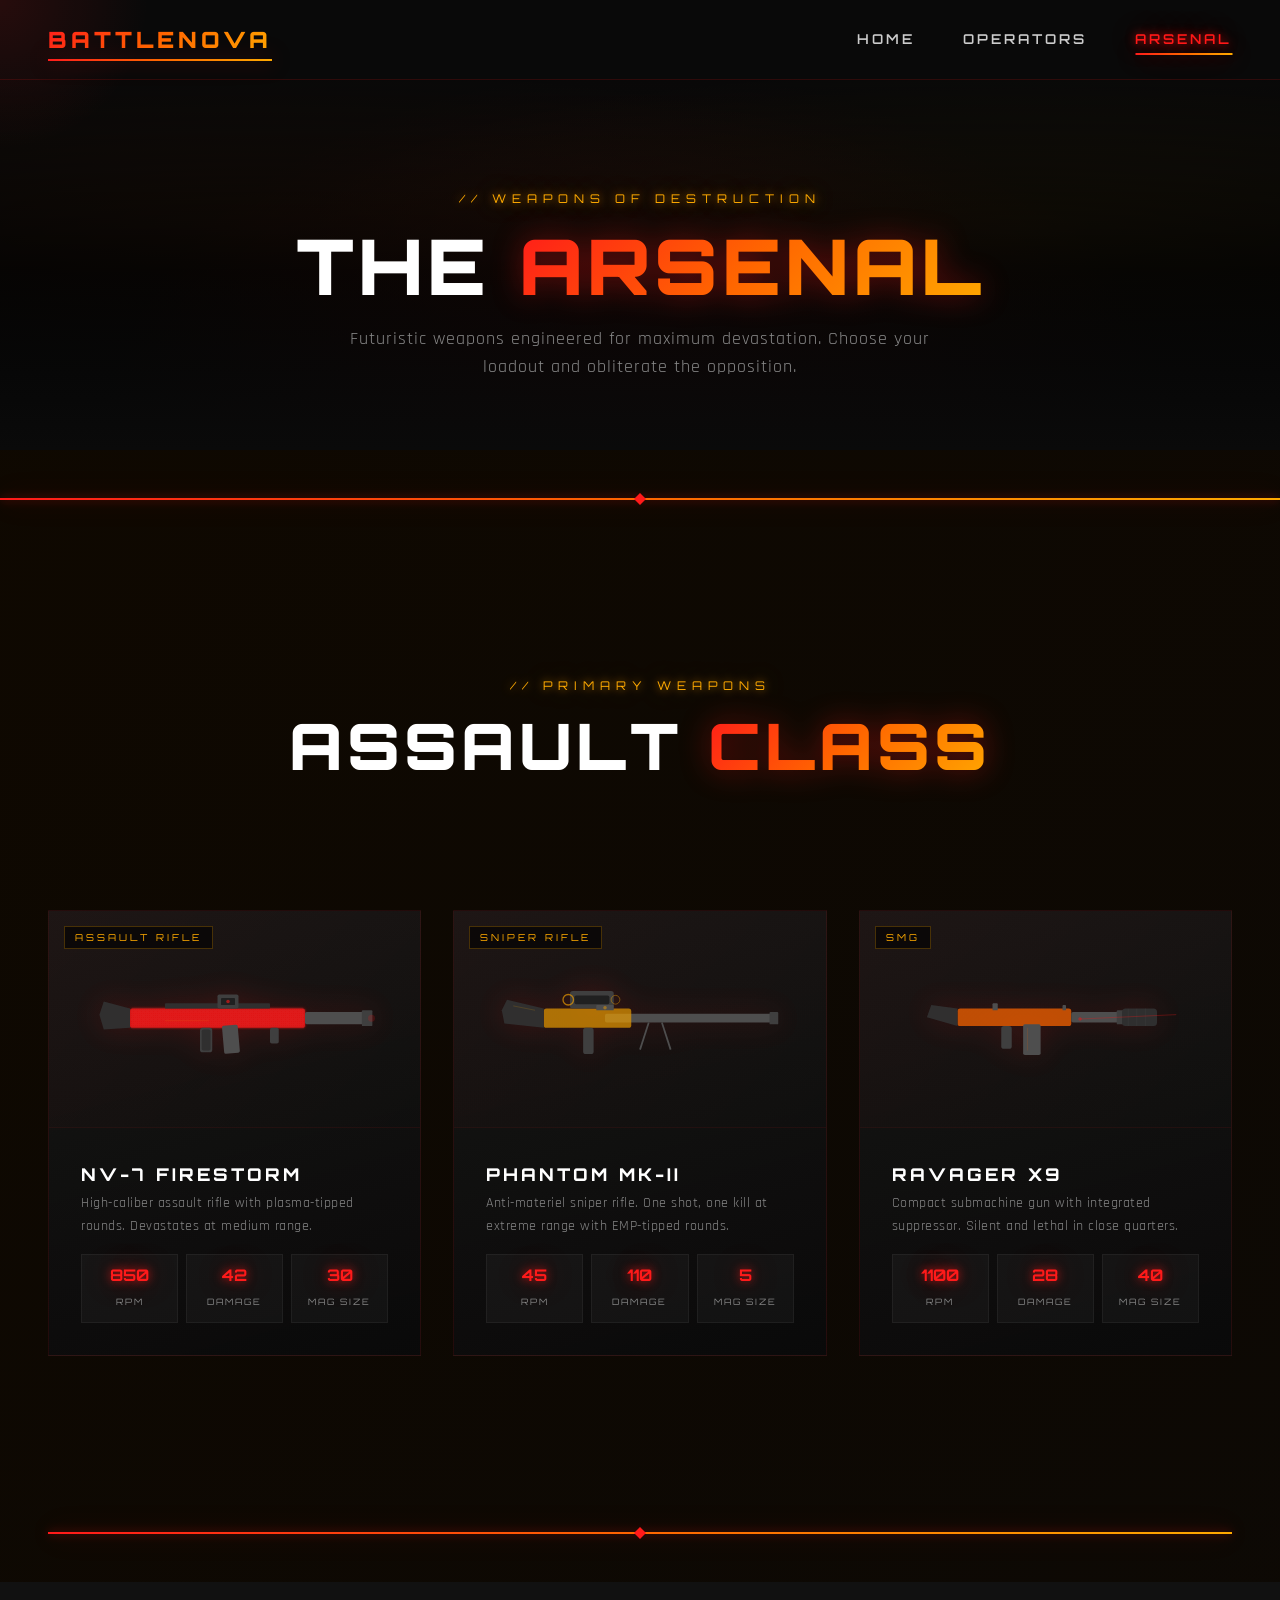
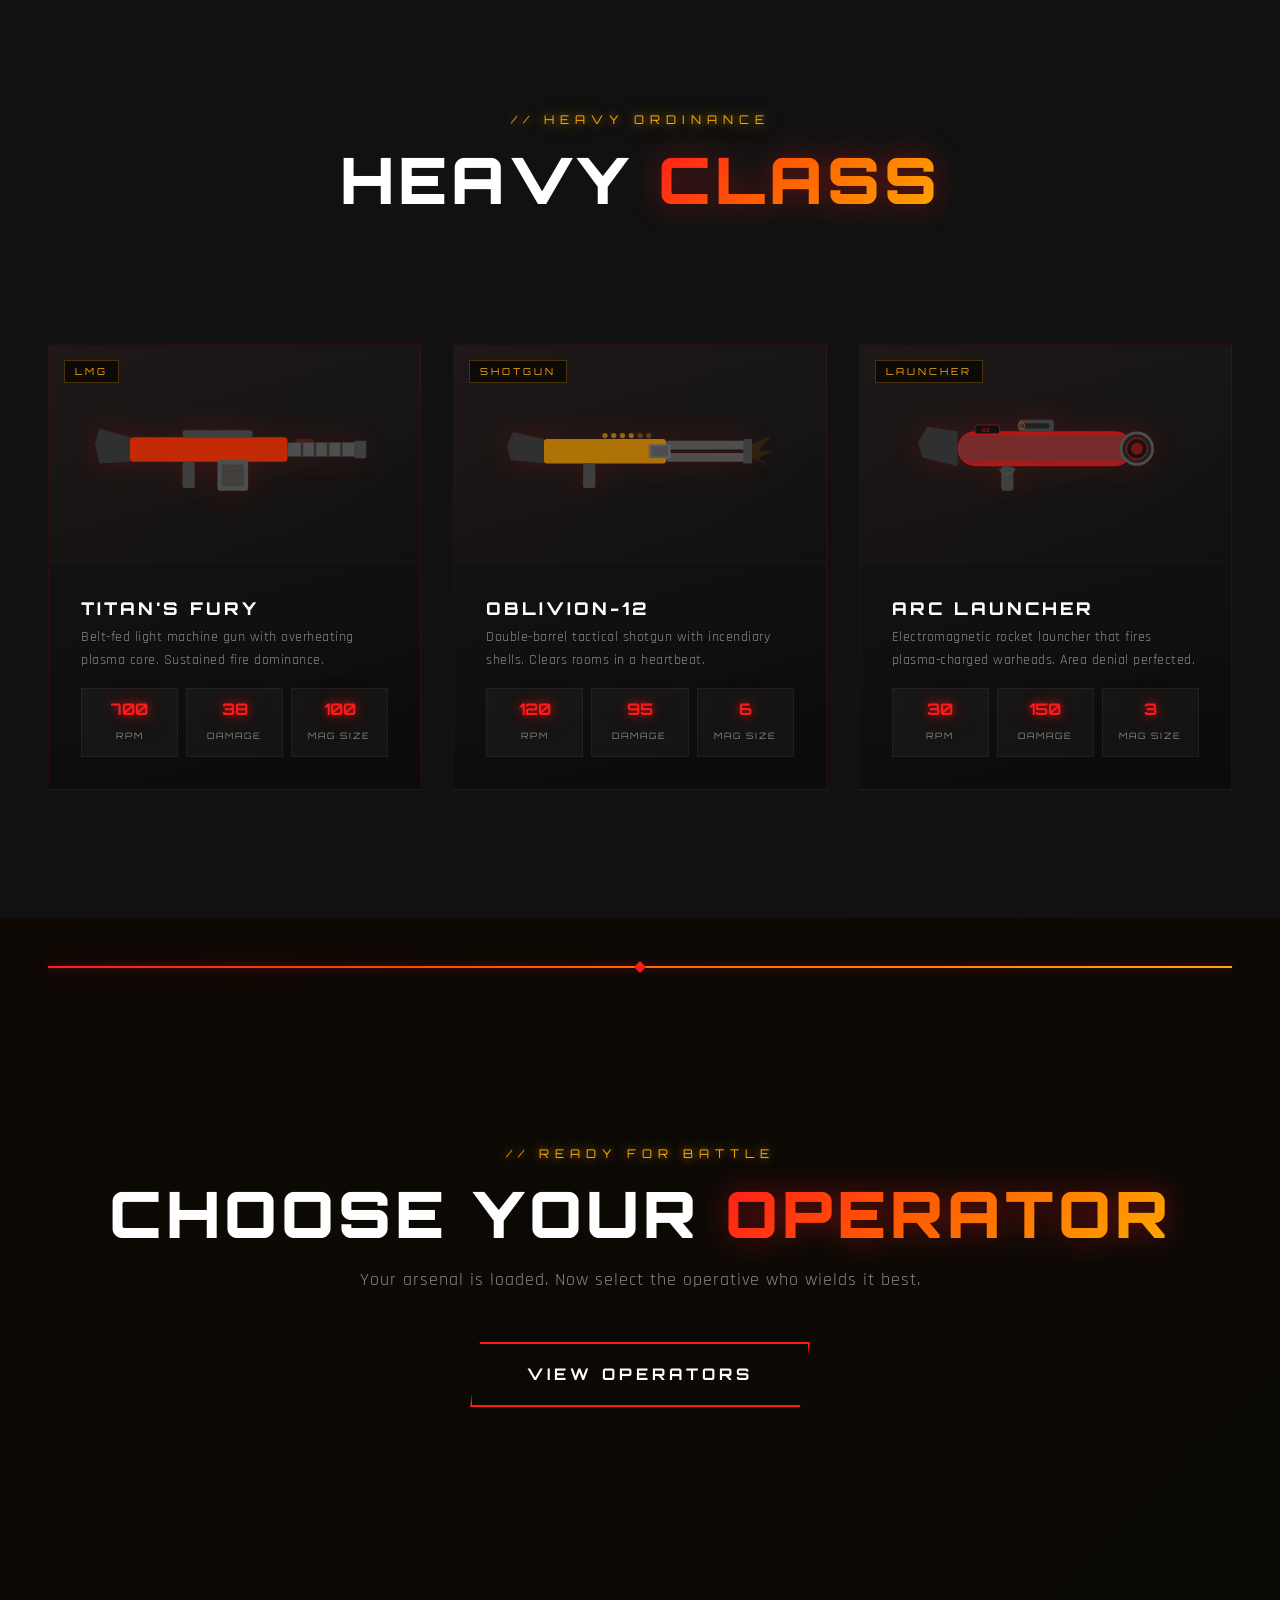
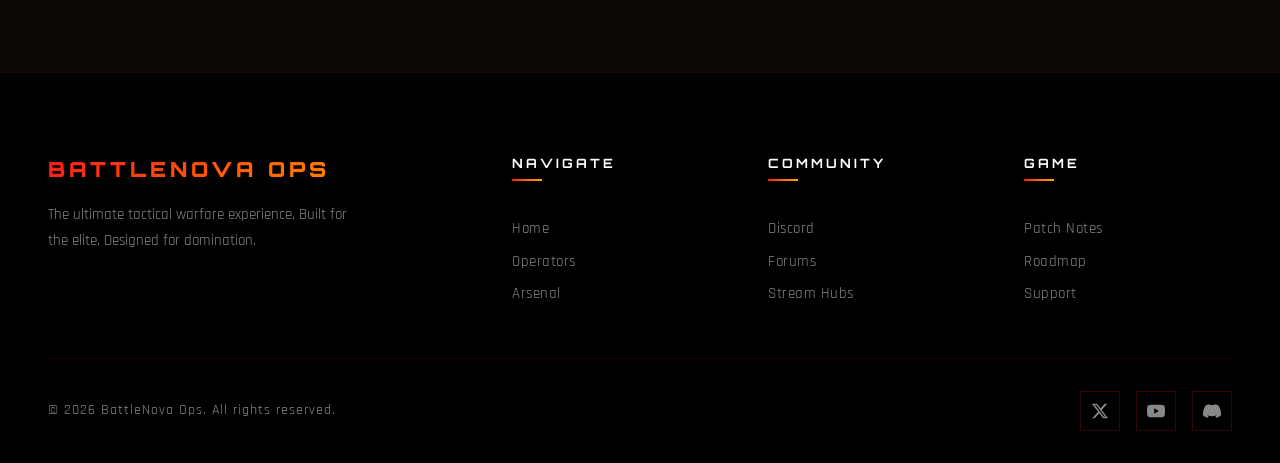
==== arsenal.html @ f90d077b "Add files via upload" ====
<!DOCTYPE html>
<html lang="en">

<head>
    <meta charset="UTF-8">
    <meta name="viewport" content="width=device-width, initial-scale=1.0">
    <meta name="description"
        content="BattleNova Ops Arsenal — Explore futuristic weapons engineered for total warfare.">
    <title>Arsenal — BattleNova Ops</title>
    <link rel="stylesheet" href="styles.css">
    <link rel="icon"
        href="data:image/svg+xml,<svg xmlns='http://www.w3.org/2000/svg' viewBox='0 0 100 100'><text y='.9em' font-size='90'>🔥</text></svg>">
</head>

<body class="animated-bg">
    <div class="cursor-glow" id="cursorGlow"></div>
    <div class="page-transition" id="pageTransition"></div>
    <canvas id="particles-canvas"></canvas>

    <!-- Navigation -->
    <nav class="navbar" id="navbar">
        <a href="index.html" class="nav-logo">BattleNova</a>
        <ul class="nav-links" id="navLinks">
            <li><a href="index.html" class="nav-link">Home</a></li>
            <li><a href="operators.html" class="nav-link">Operators</a></li>
            <li><a href="arsenal.html" class="nav-link active">Arsenal</a></li>
        </ul>
        <div class="nav-toggle" id="navToggle">
            <span></span><span></span><span></span>
        </div>
    </nav>

    <!-- ===================== HERO ===================== -->
    <section class="hero hero-arsenal">
        <div class="hero-bg"></div>
        <div class="hero-overlay"></div>
        <div class="hero-content">
            <span class="section-label">// WEAPONS OF DESTRUCTION</span>
            <h1 class="section-title" style="font-size:clamp(2.5rem,6vw,5rem);">THE <span
                    class="highlight">ARSENAL</span></h1>
            <p class="section-desc">Futuristic weapons engineered for maximum devastation. Choose your loadout and
                obliterate the opposition.</p>
        </div>
    </section>

    <!-- Neon Divider -->
    <div class="neon-divider"></div>

    <!-- ===================== PRIMARY WEAPONS ===================== -->
    <section class="section">
        <div class="section-header reveal">
            <span class="section-label">// PRIMARY WEAPONS</span>
            <h2 class="section-title">ASSAULT <span class="highlight">CLASS</span></h2>
        </div>

        <div class="arsenal-grid">

            <!-- WEAPON 1 — NV-7 FIRESTORM -->
            <div class="weapon-card reveal">
                <div class="weapon-img-wrapper">
                    <span class="weapon-type-badge">Assault Rifle</span>
                    <svg viewBox="0 0 320 120" fill="none" xmlns="http://www.w3.org/2000/svg">
                        <defs>
                            <linearGradient id="wGrad1" x1="0" y1="40" x2="320" y2="80">
                                <stop stop-color="#ff1a1a" stop-opacity="0.8" />
                                <stop offset="0.5" stop-color="#888" stop-opacity="0.9" />
                                <stop offset="1" stop-color="#444" stop-opacity="0.7" />
                            </linearGradient>
                            <filter id="wGlow1">
                                <feGaussianBlur stdDeviation="2" result="blur" />
                                <feMerge>
                                    <feMergeNode in="blur" />
                                    <feMergeNode in="SourceGraphic" />
                                </feMerge>
                            </filter>
                        </defs>
                        <!-- Body -->
                        <rect x="40" y="48" width="200" height="22" rx="3" fill="url(#wGrad1)" filter="url(#wGlow1)" />
                        <!-- Barrel -->
                        <rect x="240" y="52" width="70" height="14" rx="2" fill="#555" />
                        <rect x="305" y="50" width="12" height="18" rx="1" fill="#444" />
                        <!-- Muzzle flash hint -->
                        <circle cx="316" cy="59" r="4" fill="#ff1a1a" opacity="0.3">
                            <animate attributeName="opacity" values="0.1;0.5;0.1" dur="0.8s" repeatCount="indefinite" />
                        </circle>
                        <!-- Stock -->
                        <path d="M40 48 L10 40 L5 55 L10 72 L40 70 Z" fill="#333" />
                        <!-- Grip -->
                        <rect x="120" y="70" width="14" height="28" rx="3" fill="#444" />
                        <rect x="122" y="72" width="10" height="24" rx="2" fill="#333" />
                        <!-- Magazine -->
                        <rect x="145" y="68" width="18" height="32" rx="2" fill="#555"
                            transform="rotate(-5, 145, 68)" />
                        <!-- Scope rail -->
                        <rect x="80" y="42" width="120" height="6" rx="1" fill="#333" />
                        <!-- Red dot sight -->
                        <rect x="140" y="32" width="24" height="16" rx="2" fill="#444" />
                        <rect x="144" y="36" width="16" height="8" rx="1" fill="#222" />
                        <circle cx="152" cy="40" r="2" fill="#ff1a1a" opacity="0.9">
                            <animate attributeName="opacity" values="0.6;1;0.6" dur="1.5s" repeatCount="indefinite" />
                        </circle>
                        <!-- Foregrip -->
                        <rect x="200" y="70" width="10" height="18" rx="2" fill="#444" />
                        <!-- Accents -->
                        <line x1="80" y1="55" x2="130" y2="55" stroke="#ff1a1a" stroke-width="0.5" opacity="0.4" />
                        <line x1="80" y1="62" x2="130" y2="62" stroke="#ffaa00" stroke-width="0.5" opacity="0.3" />
                    </svg>
                </div>
                <div class="weapon-info">
                    <h3 class="weapon-name">NV-7 FIRESTORM</h3>
                    <p class="weapon-desc">High-caliber assault rifle with plasma-tipped rounds. Devastates at medium
                        range.</p>
                    <div class="weapon-specs">
                        <div class="weapon-spec">
                            <span class="weapon-spec-value">850</span>
                            <span class="weapon-spec-label">RPM</span>
                        </div>
                        <div class="weapon-spec">
                            <span class="weapon-spec-value">42</span>
                            <span class="weapon-spec-label">Damage</span>
                        </div>
                        <div class="weapon-spec">
                            <span class="weapon-spec-value">30</span>
                            <span class="weapon-spec-label">Mag Size</span>
                        </div>
                    </div>
                </div>
            </div>

            <!-- WEAPON 2 — PHANTOM MK-II -->
            <div class="weapon-card reveal">
                <div class="weapon-img-wrapper">
                    <span class="weapon-type-badge">Sniper Rifle</span>
                    <svg viewBox="0 0 320 120" fill="none" xmlns="http://www.w3.org/2000/svg">
                        <defs>
                            <linearGradient id="wGrad2" x1="0" y1="50" x2="320" y2="70">
                                <stop stop-color="#ffaa00" stop-opacity="0.7" />
                                <stop offset="0.5" stop-color="#666" stop-opacity="0.9" />
                                <stop offset="1" stop-color="#333" stop-opacity="0.7" />
                            </linearGradient>
                        </defs>
                        <!-- Long barrel -->
                        <rect x="120" y="54" width="190" height="10" rx="2" fill="#555" />
                        <rect x="308" y="52" width="10" height="14" rx="1" fill="#444" />
                        <!-- Body -->
                        <rect x="50" y="48" width="100" height="22" rx="3" fill="url(#wGrad2)" />
                        <!-- Scope -->
                        <rect x="80" y="28" width="50" height="20" rx="3" fill="#444" />
                        <rect x="85" y="33" width="40" height="10" rx="2" fill="#222" />
                        <circle cx="78" cy="38" r="6" stroke="#ffaa00" stroke-width="1.5" fill="none" opacity="0.7" />
                        <circle cx="132" cy="38" r="5" stroke="#ffaa00" stroke-width="1" fill="none" opacity="0.5" />
                        <!-- Stock -->
                        <path d="M50 48 L8 38 L2 50 L5 65 L50 70 Z" fill="#333" />
                        <line x1="15" y1="45" x2="40" y2="50" stroke="#ffaa00" stroke-width="0.5" opacity="0.4" />
                        <!-- Grip -->
                        <rect x="95" y="70" width="12" height="30" rx="3" fill="#444" />
                        <!-- Bipod -->
                        <line x1="170" y1="64" x2="160" y2="95" stroke="#555" stroke-width="2" />
                        <line x1="185" y1="64" x2="195" y2="95" stroke="#555" stroke-width="2" />
                        <!-- Bolt -->
                        <rect x="110" y="44" width="20" height="6" rx="1" fill="#555" />
                        <circle cx="120" cy="47" r="2" fill="#ffaa00" opacity="0.5" />
                    </svg>
                </div>
                <div class="weapon-info">
                    <h3 class="weapon-name">PHANTOM MK-II</h3>
                    <p class="weapon-desc">Anti-materiel sniper rifle. One shot, one kill at extreme range with
                        EMP-tipped rounds.</p>
                    <div class="weapon-specs">
                        <div class="weapon-spec">
                            <span class="weapon-spec-value">45</span>
                            <span class="weapon-spec-label">RPM</span>
                        </div>
                        <div class="weapon-spec">
                            <span class="weapon-spec-value">110</span>
                            <span class="weapon-spec-label">Damage</span>
                        </div>
                        <div class="weapon-spec">
                            <span class="weapon-spec-value">5</span>
                            <span class="weapon-spec-label">Mag Size</span>
                        </div>
                    </div>
                </div>
            </div>

            <!-- WEAPON 3 — RAVAGER X9 -->
            <div class="weapon-card reveal">
                <div class="weapon-img-wrapper">
                    <span class="weapon-type-badge">SMG</span>
                    <svg viewBox="0 0 320 120" fill="none" xmlns="http://www.w3.org/2000/svg">
                        <defs>
                            <linearGradient id="wGrad3" x1="20" y1="40" x2="260" y2="80">
                                <stop stop-color="#ff6600" stop-opacity="0.8" />
                                <stop offset="0.5" stop-color="#777" stop-opacity="0.9" />
                                <stop offset="1" stop-color="#444" stop-opacity="0.7" />
                            </linearGradient>
                        </defs>
                        <!-- Compact body -->
                        <rect x="60" y="48" width="130" height="20" rx="3" fill="url(#wGrad3)" />
                        <!-- Short barrel -->
                        <rect x="190" y="52" width="55" height="12" rx="2" fill="#555" />
                        <rect x="242" y="50" width="8" height="16" rx="1" fill="#444" />
                        <!-- Suppressor -->
                        <rect x="248" y="48" width="40" height="20" rx="4" fill="#333" />
                        <line x1="255" y1="48" x2="255" y2="68" stroke="#444" stroke-width="0.5" />
                        <line x1="265" y1="48" x2="265" y2="68" stroke="#444" stroke-width="0.5" />
                        <line x1="275" y1="48" x2="275" y2="68" stroke="#444" stroke-width="0.5" />
                        <!-- Stock (folded) -->
                        <path d="M60 48 L30 44 L25 58 L60 68 Z" fill="#333" />
                        <!-- Grip -->
                        <rect x="110" y="68" width="12" height="26" rx="3" fill="#444" />
                        <!-- Magazine -->
                        <rect x="135" y="66" width="20" height="35" rx="2" fill="#555" />
                        <line x1="140" y1="70" x2="140" y2="96" stroke="#ff6600" stroke-width="0.5" opacity="0.4" />
                        <!-- Iron sights -->
                        <rect x="100" y="42" width="6" height="8" rx="1" fill="#555" />
                        <rect x="180" y="44" width="4" height="6" rx="1" fill="#555" />
                        <!-- Laser -->
                        <line x1="200" y1="60" x2="310" y2="55" stroke="#ff1a1a" stroke-width="1" opacity="0.3">
                            <animate attributeName="opacity" values="0.1;0.4;0.1" dur="2s" repeatCount="indefinite" />
                        </line>
                        <circle cx="200" cy="60" r="2" fill="#ff1a1a" opacity="0.5" />
                    </svg>
                </div>
                <div class="weapon-info">
                    <h3 class="weapon-name">RAVAGER X9</h3>
                    <p class="weapon-desc">Compact submachine gun with integrated suppressor. Silent and lethal in close
                        quarters.</p>
                    <div class="weapon-specs">
                        <div class="weapon-spec">
                            <span class="weapon-spec-value">1100</span>
                            <span class="weapon-spec-label">RPM</span>
                        </div>
                        <div class="weapon-spec">
                            <span class="weapon-spec-value">28</span>
                            <span class="weapon-spec-label">Damage</span>
                        </div>
                        <div class="weapon-spec">
                            <span class="weapon-spec-value">40</span>
                            <span class="weapon-spec-label">Mag Size</span>
                        </div>
                    </div>
                </div>
            </div>
        </div>
    </section>

    <!-- Neon Divider -->
    <div style="padding: 0 3rem;">
        <div class="neon-divider"></div>
    </div>

    <!-- ===================== HEAVY WEAPONS ===================== -->
    <section class="section section-dark">
        <div class="section-header reveal">
            <span class="section-label">// HEAVY ORDINANCE</span>
            <h2 class="section-title">HEAVY <span class="highlight">CLASS</span></h2>
        </div>

        <div class="arsenal-grid">

            <!-- WEAPON 4 — TITAN'S FURY -->
            <div class="weapon-card reveal">
                <div class="weapon-img-wrapper">
                    <span class="weapon-type-badge">LMG</span>
                    <svg viewBox="0 0 320 120" fill="none" xmlns="http://www.w3.org/2000/svg">
                        <defs>
                            <linearGradient id="wGrad4" x1="0" y1="40" x2="320" y2="80">
                                <stop stop-color="#ff3300" stop-opacity="0.8" />
                                <stop offset="0.5" stop-color="#777" stop-opacity="0.9" />
                                <stop offset="1" stop-color="#444" stop-opacity="0.7" />
                            </linearGradient>
                        </defs>
                        <!-- Large body -->
                        <rect x="40" y="42" width="180" height="28" rx="4" fill="url(#wGrad4)" />
                        <!-- Heavy barrel -->
                        <rect x="220" y="48" width="80" height="16" rx="3" fill="#555" />
                        <rect x="296" y="46" width="14" height="20" rx="2" fill="#444" />
                        <!-- Barrel vents -->
                        <rect x="235" y="48" width="3" height="16" rx="1" fill="#333" />
                        <rect x="250" y="48" width="3" height="16" rx="1" fill="#333" />
                        <rect x="265" y="48" width="3" height="16" rx="1" fill="#333" />
                        <rect x="280" y="48" width="3" height="16" rx="1" fill="#333" />
                        <!-- Stock -->
                        <path d="M40 42 L5 32 L0 50 L5 72 L40 70 Z" fill="#333" />
                        <!-- Grip -->
                        <rect x="100" y="70" width="14" height="30" rx="3" fill="#444" />
                        <!-- Box magazine -->
                        <rect x="140" y="68" width="35" height="35" rx="3" fill="#555" />
                        <rect x="145" y="73" width="25" height="25" rx="2" fill="#444" />
                        <line x1="150" y1="78" x2="165" y2="78" stroke="#ff3300" stroke-width="0.5" opacity="0.4" />
                        <line x1="150" y1="85" x2="165" y2="85" stroke="#ff3300" stroke-width="0.5" opacity="0.4" />
                        <line x1="150" y1="92" x2="165" y2="92" stroke="#ff3300" stroke-width="0.5" opacity="0.4" />
                        <!-- Carry handle -->
                        <rect x="100" y="34" width="80" height="8" rx="3" fill="#444" />
                        <!-- Heat indicator -->
                        <rect x="230" y="44" width="20" height="4" rx="1" fill="#ff3300" opacity="0.4">
                            <animate attributeName="opacity" values="0.2;0.6;0.2" dur="3s" repeatCount="indefinite" />
                        </rect>
                    </svg>
                </div>
                <div class="weapon-info">
                    <h3 class="weapon-name">TITAN'S FURY</h3>
                    <p class="weapon-desc">Belt-fed light machine gun with overheating plasma core. Sustained fire
                        dominance.</p>
                    <div class="weapon-specs">
                        <div class="weapon-spec">
                            <span class="weapon-spec-value">700</span>
                            <span class="weapon-spec-label">RPM</span>
                        </div>
                        <div class="weapon-spec">
                            <span class="weapon-spec-value">38</span>
                            <span class="weapon-spec-label">Damage</span>
                        </div>
                        <div class="weapon-spec">
                            <span class="weapon-spec-value">100</span>
                            <span class="weapon-spec-label">Mag Size</span>
                        </div>
                    </div>
                </div>
            </div>

            <!-- WEAPON 5 — OBLIVION-12 -->
            <div class="weapon-card reveal">
                <div class="weapon-img-wrapper">
                    <span class="weapon-type-badge">Shotgun</span>
                    <svg viewBox="0 0 320 120" fill="none" xmlns="http://www.w3.org/2000/svg">
                        <defs>
                            <linearGradient id="wGrad5" x1="0" y1="45" x2="280" y2="75">
                                <stop stop-color="#ffaa00" stop-opacity="0.7" />
                                <stop offset="0.5" stop-color="#888" stop-opacity="0.9" />
                                <stop offset="1" stop-color="#555" stop-opacity="0.7" />
                            </linearGradient>
                        </defs>
                        <!-- Wide body -->
                        <rect x="50" y="44" width="140" height="28" rx="4" fill="url(#wGrad5)" />
                        <!-- Double barrel -->
                        <rect x="190" y="46" width="90" height="10" rx="2" fill="#555" />
                        <rect x="190" y="60" width="90" height="10" rx="2" fill="#555" />
                        <rect x="278" y="44" width="10" height="28" rx="1" fill="#444" />
                        <!-- Stock -->
                        <path d="M50 44 L15 36 L8 52 L12 68 L50 72 Z" fill="#333" />
                        <!-- Pump action -->
                        <rect x="170" y="50" width="25" height="16" rx="2" fill="#666" />
                        <rect x="173" y="52" width="19" height="12" rx="1" fill="#555" />
                        <!-- Grip -->
                        <rect x="95" y="72" width="14" height="28" rx="3" fill="#444" />
                        <!-- Shell indicator -->
                        <circle cx="120" cy="40" r="3" fill="#ffaa00" opacity="0.6" />
                        <circle cx="130" cy="40" r="3" fill="#ffaa00" opacity="0.6" />
                        <circle cx="140" cy="40" r="3" fill="#ffaa00" opacity="0.6" />
                        <circle cx="150" cy="40" r="3" fill="#ffaa00" opacity="0.6" />
                        <circle cx="160" cy="40" r="3" fill="#ffaa00" opacity="0.3" />
                        <circle cx="170" cy="40" r="3" fill="#ffaa00" opacity="0.3" />
                        <!-- Muzzle flash -->
                        <path d="M288 50 L310 40 L295 58 L312 58 L295 66 L310 76 L288 66 Z" fill="#ffaa00"
                            opacity="0.15">
                            <animate attributeName="opacity" values="0;0.25;0" dur="0.5s" repeatCount="indefinite" />
                        </path>
                    </svg>
                </div>
                <div class="weapon-info">
                    <h3 class="weapon-name">OBLIVION-12</h3>
                    <p class="weapon-desc">Double-barrel tactical shotgun with incendiary shells. Clears rooms in a
                        heartbeat.</p>
                    <div class="weapon-specs">
                        <div class="weapon-spec">
                            <span class="weapon-spec-value">120</span>
                            <span class="weapon-spec-label">RPM</span>
                        </div>
                        <div class="weapon-spec">
                            <span class="weapon-spec-value">95</span>
                            <span class="weapon-spec-label">Damage</span>
                        </div>
                        <div class="weapon-spec">
                            <span class="weapon-spec-value">6</span>
                            <span class="weapon-spec-label">Mag Size</span>
                        </div>
                    </div>
                </div>
            </div>

            <!-- WEAPON 6 — ARC LAUNCHER -->
            <div class="weapon-card reveal">
                <div class="weapon-img-wrapper">
                    <span class="weapon-type-badge">Launcher</span>
                    <svg viewBox="0 0 320 120" fill="none" xmlns="http://www.w3.org/2000/svg">
                        <defs>
                            <linearGradient id="wGrad6" x1="20" y1="30" x2="300" y2="90">
                                <stop stop-color="#ff1a1a" stop-opacity="0.7" />
                                <stop offset="0.3" stop-color="#ff6600" stop-opacity="0.8" />
                                <stop offset="1" stop-color="#555" stop-opacity="0.7" />
                            </linearGradient>
                        </defs>
                        <!-- Large tube -->
                        <rect x="60" y="35" width="200" height="40" rx="20" fill="url(#wGrad6)" />
                        <rect x="60" y="40" width="200" height="30" rx="15" fill="#444" opacity="0.5" />
                        <!-- Muzzle -->
                        <circle cx="265" cy="55" r="18" stroke="#555" stroke-width="3" fill="#222" />
                        <circle cx="265" cy="55" r="12" stroke="#ff1a1a" stroke-width="1" fill="#111" opacity="0.8" />
                        <circle cx="265" cy="55" r="5" fill="#ff1a1a" opacity="0.3">
                            <animate attributeName="r" values="3;7;3" dur="2s" repeatCount="indefinite" />
                            <animate attributeName="opacity" values="0.2;0.5;0.2" dur="2s" repeatCount="indefinite" />
                        </circle>
                        <!-- Stock/handle assembly -->
                        <path d="M60 35 L25 30 L15 48 L20 65 L60 75 Z" fill="#333" />
                        <!-- Grip -->
                        <rect x="110" y="75" width="14" height="28" rx="3" fill="#444" />
                        <!-- Trigger guard -->
                        <path d="M108 78 Q115 90 126 78" stroke="#555" stroke-width="1.5" fill="none" />
                        <!-- Scope -->
                        <rect x="130" y="22" width="40" height="14" rx="3" fill="#444" />
                        <rect x="135" y="26" width="30" height="6" rx="2" fill="#222" />
                        <circle cx="133" cy="29" r="4" stroke="#ff6600" stroke-width="1" fill="none" opacity="0.6" />
                        <!-- Ammo counter -->
                        <rect x="80" y="28" width="28" height="10" rx="2" fill="#111" stroke="#ff1a1a"
                            stroke-width="0.5" />
                        <text x="88" y="36" fill="#ff1a1a" font-size="7" font-family="monospace" opacity="0.8">03</text>
                        <!-- Energy arcs -->
                        <line x1="250" y1="45" x2="280" y2="35" stroke="#ff6600" stroke-width="0.5" opacity="0.3">
                            <animate attributeName="opacity" values="0;0.5;0" dur="1.5s" repeatCount="indefinite" />
                        </line>
                        <line x1="250" y1="65" x2="280" y2="75" stroke="#ff6600" stroke-width="0.5" opacity="0.3">
                            <animate attributeName="opacity" values="0;0.5;0" dur="1.5s" repeatCount="indefinite"
                                begin="0.5s" />
                        </line>
                    </svg>
                </div>
                <div class="weapon-info">
                    <h3 class="weapon-name">ARC LAUNCHER</h3>
                    <p class="weapon-desc">Electromagnetic rocket launcher that fires plasma-charged warheads. Area
                        denial perfected.</p>
                    <div class="weapon-specs">
                        <div class="weapon-spec">
                            <span class="weapon-spec-value">30</span>
                            <span class="weapon-spec-label">RPM</span>
                        </div>
                        <div class="weapon-spec">
                            <span class="weapon-spec-value">150</span>
                            <span class="weapon-spec-label">Damage</span>
                        </div>
                        <div class="weapon-spec">
                            <span class="weapon-spec-value">3</span>
                            <span class="weapon-spec-label">Mag Size</span>
                        </div>
                    </div>
                </div>
            </div>
        </div>
    </section>

    <!-- Neon Divider -->
    <div style="padding: 0 3rem;">
        <div class="neon-divider"></div>
    </div>

    <!-- CTA -->
    <section class="section" style="text-align:center;">
        <div class="section-header reveal">
            <span class="section-label">// READY FOR BATTLE</span>
            <h2 class="section-title">CHOOSE YOUR <span class="highlight">OPERATOR</span></h2>
            <p class="section-desc" style="margin-bottom:3rem;">Your arsenal is loaded. Now select the operative who
                wields it best.</p>
            <a href="operators.html" class="cta-btn">VIEW OPERATORS</a>
        </div>
    </section>

    <!-- Footer -->
    <footer class="footer">
        <div class="footer-content">
            <div class="footer-brand">
                <div class="footer-logo">BattleNova Ops</div>
                <p>The ultimate tactical warfare experience. Built for the elite. Designed for domination.</p>
            </div>
            <div class="footer-column">
                <h4>Navigate</h4>
                <a href="index.html">Home</a>
                <a href="operators.html">Operators</a>
                <a href="arsenal.html">Arsenal</a>
            </div>
            <div class="footer-column">
                <h4>Community</h4>
                <a href="#">Discord</a>
                <a href="#">Forums</a>
                <a href="#">Stream Hubs</a>
            </div>
            <div class="footer-column">
                <h4>Game</h4>
                <a href="#">Patch Notes</a>
                <a href="#">Roadmap</a>
                <a href="#">Support</a>
            </div>
        </div>
        <div class="footer-bottom">
            <p>&copy; 2026 BattleNova Ops. All rights reserved.</p>
            <div class="footer-socials">
                <a href="#" aria-label="Twitter"><svg width="18" height="18" viewBox="0 0 24 24" fill="currentColor">
                        <path
                            d="M18.244 2.25h3.308l-7.227 8.26 8.502 11.24H16.17l-5.214-6.817L4.99 21.75H1.68l7.73-8.835L1.254 2.25H8.08l4.713 6.231zm-1.161 17.52h1.833L7.084 4.126H5.117z" />
                    </svg></a>
                <a href="#" aria-label="YouTube"><svg width="18" height="18" viewBox="0 0 24 24" fill="currentColor">
                        <path
                            d="M23.498 6.186a3.016 3.016 0 0 0-2.122-2.136C19.505 3.545 12 3.545 12 3.545s-7.505 0-9.377.505A3.017 3.017 0 0 0 .502 6.186C0 8.07 0 12 0 12s0 3.93.502 5.814a3.016 3.016 0 0 0 2.122 2.136c1.871.505 9.376.505 9.376.505s7.505 0 9.377-.505a3.015 3.015 0 0 0 2.122-2.136C24 15.93 24 12 24 12s0-3.93-.502-5.814zM9.545 15.568V8.432L15.818 12l-6.273 3.568z" />
                    </svg></a>
                <a href="#" aria-label="Discord"><svg width="18" height="18" viewBox="0 0 24 24" fill="currentColor">
                        <path
                            d="M20.317 4.3698a19.7913 19.7913 0 00-4.8851-1.5152.0741.0741 0 00-.0785.0371c-.211.3753-.4447.8648-.6083 1.2495-1.8447-.2762-3.68-.2762-5.4868 0-.1636-.3933-.4058-.8742-.6177-1.2495a.077.077 0 00-.0785-.037 19.7363 19.7363 0 00-4.8852 1.515.0699.0699 0 00-.0321.0277C.5334 9.0458-.319 13.5799.0992 18.0578a.0824.0824 0 00.0312.0561c2.0528 1.5076 4.0413 2.4228 5.9929 3.0294a.0777.0777 0 00.0842-.0276c.4616-.6304.8731-1.2952 1.226-1.9942a.076.076 0 00-.0416-.1057c-.6528-.2476-1.2743-.5495-1.8722-.8923a.077.077 0 01-.0076-.1277c.1258-.0943.2517-.1923.3718-.2914a.0743.0743 0 01.0776-.0105c3.9278 1.7933 8.18 1.7933 12.0614 0a.0739.0739 0 01.0785.0095c.1202.099.246.1981.3728.2924a.077.077 0 01-.0066.1276 12.2986 12.2986 0 01-1.873.8914.0766.0766 0 00-.0407.1067c.3604.698.7719 1.3628 1.225 1.9932a.076.076 0 00.0842.0286c1.961-.6067 3.9495-1.5219 6.0023-3.0294a.077.077 0 00.0313-.0552c.5004-5.177-.8382-9.6739-3.5485-13.6604a.061.061 0 00-.0312-.0286z" />
                    </svg></a>
            </div>
        </div>
    </footer>

    <script src="main.js"></script>
</body>

</html>
---- styles.css ----
/* ============================================
   BATTLENOVA OPS — DESIGN SYSTEM
   Ultra-aggressive, cinematic gaming UI
   ============================================ */

/* ---------- Google Fonts ---------- */
@import url('https://fonts.googleapis.com/css2?family=Orbitron:wght@400;500;600;700;800;900&family=Rajdhani:wght@300;400;500;600;700&family=Bebas+Neue&display=swap');

/* ---------- CSS Custom Properties ---------- */
:root {
  /* Colors */
  --clr-black: #000000;
  --clr-bg: #0a0a0a;
  --clr-bg-alt: #111111;
  --clr-surface: #1a1a1a;
  --clr-surface-hover: #222222;
  --clr-red: #ff1a1a;
  --clr-red-dark: #cc0000;
  --clr-red-glow: rgba(255, 26, 26, 0.6);
  --clr-yellow: #ffaa00;
  --clr-yellow-glow: rgba(255, 170, 0, 0.5);
  --clr-orange: #ff6600;
  --clr-white: #ffffff;
  --clr-gray: #888888;
  --clr-gray-light: #cccccc;
  --clr-gray-dark: #333333;

  /* Gradients */
  --grad-fire: linear-gradient(135deg, #ff1a1a, #ff6600, #ffaa00);
  --grad-fire-reverse: linear-gradient(135deg, #ffaa00, #ff6600, #ff1a1a);
  --grad-dark: linear-gradient(180deg, #0a0a0a 0%, #111111 50%, #0a0a0a 100%);
  --grad-hero: linear-gradient(180deg, rgba(0, 0, 0, 0) 0%, rgba(0, 0, 0, 0.7) 60%, #0a0a0a 100%);
  --grad-card: linear-gradient(145deg, rgba(255, 26, 26, 0.08) 0%, rgba(10, 10, 10, 0.95) 100%);

  /* Typography */
  --font-display: 'Orbitron', sans-serif;
  --font-heading: 'Bebas Neue', sans-serif;
  --font-body: 'Rajdhani', sans-serif;

  /* Spacing */
  --space-xs: 0.25rem;
  --space-sm: 0.5rem;
  --space-md: 1rem;
  --space-lg: 2rem;
  --space-xl: 3rem;
  --space-2xl: 5rem;
  --space-3xl: 8rem;

  /* Effects */
  --glow-red: 0 0 20px rgba(255, 26, 26, 0.5), 0 0 40px rgba(255, 26, 26, 0.2);
  --glow-yellow: 0 0 20px rgba(255, 170, 0, 0.5), 0 0 40px rgba(255, 170, 0, 0.2);
  --glow-text-red: 0 0 10px rgba(255, 26, 26, 0.8), 0 0 30px rgba(255, 26, 26, 0.4);
  --glow-text-yellow: 0 0 10px rgba(255, 170, 0, 0.8), 0 0 30px rgba(255, 170, 0, 0.4);
  --border-glow: 1px solid rgba(255, 26, 26, 0.3);

  /* Transitions */
  --transition-fast: 0.2s cubic-bezier(0.4, 0, 0.2, 1);
  --transition-normal: 0.4s cubic-bezier(0.4, 0, 0.2, 1);
  --transition-slow: 0.6s cubic-bezier(0.4, 0, 0.2, 1);
}

/* ---------- Reset & Base ---------- */
*,
*::before,
*::after {
  margin: 0;
  padding: 0;
  box-sizing: border-box;
}

html {
  scroll-behavior: smooth;
  font-size: 16px;
  overflow-x: hidden;
}

body {
  font-family: var(--font-body);
  background: var(--clr-bg);
  color: var(--clr-white);
  line-height: 1.6;
  overflow-x: hidden;
  cursor: default;
  min-height: 100vh;
}

a {
  color: inherit;
  text-decoration: none;
}

ul,
ol {
  list-style: none;
}

img {
  max-width: 100%;
  display: block;
}

/* ---------- Custom Cursor Glow ---------- */
.cursor-glow {
  position: fixed;
  width: 300px;
  height: 300px;
  border-radius: 50%;
  pointer-events: none;
  z-index: 9999;
  background: radial-gradient(circle, rgba(255, 26, 26, 0.12) 0%, transparent 70%);
  transform: translate(-50%, -50%);
  transition: opacity 0.3s;
  mix-blend-mode: screen;
}

/* ---------- Page Transition Overlay ---------- */
.page-transition {
  position: fixed;
  inset: 0;
  background: var(--clr-black);
  z-index: 10000;
  pointer-events: none;
  opacity: 0;
  transition: opacity 0.4s ease;
}

.page-transition.active {
  opacity: 1;
}

/* ---------- Particle Canvas ---------- */
#particles-canvas {
  position: fixed;
  inset: 0;
  z-index: 0;
  pointer-events: none;
}

/* ---------- NAVIGATION ---------- */
.navbar {
  position: fixed;
  top: 0;
  left: 0;
  right: 0;
  z-index: 1000;
  padding: 0 var(--space-xl);
  height: 80px;
  display: flex;
  align-items: center;
  justify-content: space-between;
  background: rgba(10, 10, 10, 0.85);
  backdrop-filter: blur(20px);
  border-bottom: 1px solid rgba(255, 26, 26, 0.15);
  transition: var(--transition-normal);
}

.navbar.scrolled {
  height: 65px;
  background: rgba(10, 10, 10, 0.95);
  box-shadow: 0 2px 30px rgba(255, 26, 26, 0.15);
  border-bottom-color: rgba(255, 26, 26, 0.3);
}

.nav-logo {
  font-family: var(--font-display);
  font-size: 1.4rem;
  font-weight: 900;
  letter-spacing: 4px;
  text-transform: uppercase;
  background: var(--grad-fire);
  -webkit-background-clip: text;
  background-clip: text;
  -webkit-text-fill-color: transparent;
  position: relative;
}

.nav-logo::after {
  content: '';
  position: absolute;
  bottom: -4px;
  left: 0;
  width: 100%;
  height: 2px;
  background: var(--grad-fire);
  box-shadow: var(--glow-red);
}

.nav-links {
  display: flex;
  gap: var(--space-xl);
  align-items: center;
}

.nav-link {
  font-family: var(--font-display);
  font-size: 0.85rem;
  font-weight: 600;
  letter-spacing: 3px;
  text-transform: uppercase;
  color: var(--clr-gray-light);
  position: relative;
  padding: var(--space-sm) 0;
  transition: var(--transition-fast);
}

.nav-link::after {
  content: '';
  position: absolute;
  bottom: 0;
  left: 50%;
  width: 0;
  height: 2px;
  background: var(--grad-fire);
  transition: var(--transition-normal);
  transform: translateX(-50%);
  box-shadow: none;
}

.nav-link:hover,
.nav-link.active {
  color: var(--clr-red);
  text-shadow: var(--glow-text-red);
}

.nav-link:hover::after,
.nav-link.active::after {
  width: 100%;
  box-shadow: var(--glow-red);
}

/* Mobile Menu Toggle */
.nav-toggle {
  display: none;
  flex-direction: column;
  gap: 6px;
  cursor: pointer;
  padding: 5px;
  z-index: 1001;
}

.nav-toggle span {
  width: 28px;
  height: 2px;
  background: var(--clr-white);
  transition: var(--transition-fast);
}

.nav-toggle.active span:nth-child(1) {
  transform: rotate(45deg) translateY(5.6px) translateX(5.6px);
  background: var(--clr-red);
}

.nav-toggle.active span:nth-child(2) {
  opacity: 0;
}

.nav-toggle.active span:nth-child(3) {
  transform: rotate(-45deg) translateY(-5.6px) translateX(5.6px);
  background: var(--clr-red);
}

/* ---------- HERO SECTION ---------- */
.hero {
  position: relative;
  min-height: 100vh;
  display: flex;
  align-items: center;
  justify-content: center;
  text-align: center;
  overflow: hidden;
  z-index: 1;
}

.hero-bg {
  position: absolute;
  inset: 0;
  background: radial-gradient(ellipse at center bottom, rgba(255, 26, 26, 0.15) 0%, transparent 60%),
    radial-gradient(ellipse at 20% 50%, rgba(255, 102, 0, 0.08) 0%, transparent 50%),
    radial-gradient(ellipse at 80% 50%, rgba(255, 170, 0, 0.08) 0%, transparent 50%),
    var(--clr-bg);
  z-index: -2;
}

.hero-overlay {
  position: absolute;
  inset: 0;
  background: var(--grad-hero);
  z-index: -1;
}

.hero-content {
  position: relative;
  z-index: 2;
  padding: var(--space-lg);
}

.hero-subtitle {
  font-family: var(--font-display);
  font-size: clamp(0.75rem, 1.5vw, 1rem);
  letter-spacing: 8px;
  text-transform: uppercase;
  color: var(--clr-yellow);
  margin-bottom: var(--space-md);
  opacity: 0;
  animation: fadeSlideUp 0.8s 0.2s forwards;
  text-shadow: var(--glow-text-yellow);
}

.hero-title {
  font-family: var(--font-display);
  font-size: clamp(2.5rem, 8vw, 7rem);
  font-weight: 900;
  letter-spacing: 6px;
  text-transform: uppercase;
  line-height: 1.05;
  margin-bottom: var(--space-lg);
  opacity: 0;
  animation: fadeSlideUp 1s 0.4s forwards;
  position: relative;
}

.hero-title .title-battle {
  display: block;
  background: var(--grad-fire);
  -webkit-background-clip: text;
  background-clip: text;
  -webkit-text-fill-color: transparent;
  text-shadow: none;
  filter: drop-shadow(0 0 30px rgba(255, 26, 26, 0.4));
}

.hero-title .title-nova {
  display: block;
  color: var(--clr-white);
  text-shadow: 0 0 40px rgba(255, 170, 0, 0.3);
}

.hero-title .title-ops {
  font-family: var(--font-heading);
  font-size: 0.4em;
  letter-spacing: 20px;
  color: var(--clr-yellow);
  text-shadow: var(--glow-text-yellow);
}

/* Glitch Effect */
.glitch {
  position: relative;
}

.glitch::before,
.glitch::after {
  content: attr(data-text);
  position: absolute;
  top: 0;
  left: 0;
  width: 100%;
  height: 100%;
  opacity: 0.8;
}

.glitch::before {
  animation: glitch-1 3s infinite linear alternate-reverse;
  clip-path: polygon(0 0, 100% 0, 100% 33%, 0 33%);
  -webkit-text-fill-color: var(--clr-red);
  filter: none;
}

.glitch::after {
  animation: glitch-2 3s infinite linear alternate-reverse;
  clip-path: polygon(0 67%, 100% 67%, 100% 100%, 0 100%);
  -webkit-text-fill-color: var(--clr-yellow);
  filter: none;
}

.hero-tagline {
  font-family: var(--font-display);
  font-size: clamp(0.9rem, 2vw, 1.5rem);
  letter-spacing: 12px;
  text-transform: uppercase;
  color: var(--clr-gray-light);
  margin-bottom: var(--space-2xl);
  opacity: 0;
  animation: fadeSlideUp 1s 0.6s forwards;
  font-weight: 500;
}

.hero-tagline span {
  color: var(--clr-red);
  text-shadow: var(--glow-text-red);
}

/* CTA Button */
.cta-btn {
  display: inline-block;
  padding: 18px 55px;
  font-family: var(--font-display);
  font-size: 1rem;
  font-weight: 700;
  letter-spacing: 4px;
  text-transform: uppercase;
  color: var(--clr-white);
  background: transparent;
  border: 2px solid var(--clr-red);
  position: relative;
  overflow: hidden;
  cursor: pointer;
  transition: var(--transition-normal);
  opacity: 0;
  animation: fadeSlideUp 1s 0.8s forwards;
  clip-path: polygon(10px 0, 100% 0, calc(100% - 10px) 100%, 0 100%);
}

.cta-btn::before {
  content: '';
  position: absolute;
  inset: 0;
  background: var(--grad-fire);
  opacity: 0;
  transition: var(--transition-normal);
  z-index: -1;
}

.cta-btn:hover {
  transform: scale(1.08) translateY(-2px);
  border-color: var(--clr-yellow);
  box-shadow: 0 0 30px rgba(255, 26, 26, 0.5), 0 0 60px rgba(255, 170, 0, 0.3);
  color: var(--clr-black);
  text-shadow: none;
}

.cta-btn:hover::before {
  opacity: 1;
}

/* Secondary CTA */
.cta-btn-secondary {
  display: inline-block;
  padding: 15px 40px;
  font-family: var(--font-display);
  font-size: 0.85rem;
  font-weight: 600;
  letter-spacing: 3px;
  text-transform: uppercase;
  color: var(--clr-yellow);
  border: 1px solid rgba(255, 170, 0, 0.4);
  background: rgba(255, 170, 0, 0.05);
  position: relative;
  overflow: hidden;
  cursor: pointer;
  transition: var(--transition-normal);
  clip-path: polygon(8px 0, 100% 0, calc(100% - 8px) 100%, 0 100%);
}

.cta-btn-secondary:hover {
  background: rgba(255, 170, 0, 0.15);
  border-color: var(--clr-yellow);
  box-shadow: var(--glow-yellow);
  transform: translateY(-2px);
}

.hero-buttons {
  display: flex;
  gap: var(--space-lg);
  justify-content: center;
  align-items: center;
  flex-wrap: wrap;
  opacity: 0;
  animation: fadeSlideUp 1s 0.8s forwards;
}

/* ---------- SCROLL INDICATOR ---------- */
.scroll-indicator {
  position: absolute;
  bottom: 40px;
  left: 50%;
  transform: translateX(-50%);
  display: flex;
  flex-direction: column;
  align-items: center;
  gap: var(--space-sm);
  opacity: 0;
  animation: fadeIn 1s 1.5s forwards;
}

.scroll-indicator span {
  font-family: var(--font-display);
  font-size: 0.65rem;
  letter-spacing: 3px;
  text-transform: uppercase;
  color: var(--clr-gray);
}

.scroll-indicator .mouse {
  width: 24px;
  height: 38px;
  border: 2px solid var(--clr-gray);
  border-radius: 12px;
  position: relative;
}

.scroll-indicator .mouse::before {
  content: '';
  position: absolute;
  top: 6px;
  left: 50%;
  transform: translateX(-50%);
  width: 3px;
  height: 8px;
  background: var(--clr-red);
  border-radius: 2px;
  animation: scrollMouse 1.5s infinite;
  box-shadow: 0 0 6px var(--clr-red-glow);
}

/* ---------- SECTION STYLES ---------- */
.section {
  position: relative;
  z-index: 1;
  padding: var(--space-3xl) var(--space-xl);
}

.section-dark {
  background: var(--clr-bg-alt);
}

/* Diagonal Divider */
.section-divider {
  position: relative;
  height: 80px;
  overflow: hidden;
  z-index: 2;
}

.section-divider::before {
  content: '';
  position: absolute;
  top: 0;
  left: -10%;
  width: 120%;
  height: 100%;
  background: var(--clr-bg-alt);
  transform: skewY(-2deg);
  transform-origin: top left;
}

.section-divider .divider-line {
  position: absolute;
  top: 50%;
  left: 0;
  width: 100%;
  height: 2px;
  background: var(--grad-fire);
  box-shadow: var(--glow-red);
  transform: skewY(-2deg);
  z-index: 1;
}

/* Section Headers */
.section-header {
  text-align: center;
  margin-bottom: var(--space-3xl);
}

.section-label {
  font-family: var(--font-display);
  font-size: 0.75rem;
  letter-spacing: 6px;
  text-transform: uppercase;
  color: var(--clr-yellow);
  text-shadow: var(--glow-text-yellow);
  margin-bottom: var(--space-md);
  display: block;
}

.section-title {
  font-family: var(--font-display);
  font-size: clamp(2rem, 5vw, 4rem);
  font-weight: 900;
  letter-spacing: 4px;
  text-transform: uppercase;
  line-height: 1.1;
  margin-bottom: var(--space-md);
}

.section-title .highlight {
  background: var(--grad-fire);
  -webkit-background-clip: text;
  background-clip: text;
  -webkit-text-fill-color: transparent;
  filter: drop-shadow(0 0 15px rgba(255, 26, 26, 0.4));
}

.section-desc {
  font-family: var(--font-body);
  font-size: 1.1rem;
  color: var(--clr-gray);
  max-width: 600px;
  margin: 0 auto;
  letter-spacing: 1px;
}

/* ---------- FEATURES SECTION ---------- */
.features-grid {
  display: grid;
  grid-template-columns: repeat(auto-fit, minmax(300px, 1fr));
  gap: var(--space-lg);
  max-width: 1200px;
  margin: 0 auto;
}

.feature-card {
  background: var(--grad-card);
  border: 1px solid rgba(255, 26, 26, 0.1);
  padding: var(--space-xl);
  position: relative;
  overflow: hidden;
  transition: var(--transition-normal);
  clip-path: polygon(0 0, calc(100% - 20px) 0, 100% 20px, 100% 100%, 20px 100%, 0 calc(100% - 20px));
}

.feature-card::before {
  content: '';
  position: absolute;
  top: 0;
  left: 0;
  width: 100%;
  height: 3px;
  background: var(--grad-fire);
  transform: scaleX(0);
  transform-origin: left;
  transition: var(--transition-normal);
}

.feature-card:hover {
  border-color: rgba(255, 26, 26, 0.3);
  transform: translateY(-8px);
  box-shadow: 0 20px 40px rgba(0, 0, 0, 0.5), 0 0 30px rgba(255, 26, 26, 0.1);
}

.feature-card:hover::before {
  transform: scaleX(1);
}

.feature-icon {
  width: 60px;
  height: 60px;
  margin-bottom: var(--space-lg);
  position: relative;
}

.feature-icon svg {
  width: 100%;
  height: 100%;
}

.feature-card h3 {
  font-family: var(--font-display);
  font-size: 1.1rem;
  font-weight: 700;
  letter-spacing: 3px;
  text-transform: uppercase;
  margin-bottom: var(--space-md);
  color: var(--clr-white);
}

.feature-card p {
  color: var(--clr-gray);
  font-size: 1rem;
  line-height: 1.7;
  letter-spacing: 0.5px;
}

/* ---------- OPERATOR CARDS ---------- */
.operators-grid {
  display: grid;
  grid-template-columns: repeat(auto-fit, minmax(320px, 1fr));
  gap: var(--space-lg);
  max-width: 1400px;
  margin: 0 auto;
}

.operator-card {
  background: linear-gradient(165deg, rgba(26, 26, 26, 0.9) 0%, rgba(10, 10, 10, 0.98) 100%);
  border: 1px solid rgba(255, 26, 26, 0.12);
  overflow: hidden;
  position: relative;
  transition: var(--transition-normal);
  cursor: pointer;
  transform-style: preserve-3d;
  perspective: 1000px;
}

.operator-card::before {
  content: '';
  position: absolute;
  inset: 0;
  border: 1px solid transparent;
  background: linear-gradient(135deg, rgba(255, 26, 26, 0.2), transparent, rgba(255, 170, 0, 0.2)) border-box;
  -webkit-mask: linear-gradient(#fff 0 0) padding-box, linear-gradient(#fff 0 0);
  -webkit-mask-composite: xor;
  mask-composite: exclude;
  opacity: 0;
  transition: var(--transition-normal);
}

.operator-card:hover::before {
  opacity: 1;
}

.operator-card:hover {
  border-color: rgba(255, 26, 26, 0.3);
  box-shadow: 0 20px 60px rgba(0, 0, 0, 0.6), 0 0 40px rgba(255, 26, 26, 0.15);
}

.operator-img-wrapper {
  position: relative;
  height: 360px;
  overflow: hidden;
  background: linear-gradient(180deg, rgba(255, 26, 26, 0.05) 0%, rgba(10, 10, 10, 1) 100%);
}

.operator-img-wrapper .operator-visual {
  width: 100%;
  height: 100%;
  display: flex;
  align-items: center;
  justify-content: center;
  position: relative;
}

.operator-img-wrapper .operator-visual svg {
  width: 200px;
  height: 280px;
  opacity: 0.85;
  filter: drop-shadow(0 0 20px rgba(255, 26, 26, 0.3));
  transition: var(--transition-normal);
}

.operator-card:hover .operator-visual svg {
  transform: scale(1.05);
  opacity: 1;
  filter: drop-shadow(0 0 30px rgba(255, 26, 26, 0.5));
}

.operator-img-wrapper::after {
  content: '';
  position: absolute;
  bottom: 0;
  left: 0;
  width: 100%;
  height: 50%;
  background: linear-gradient(transparent, rgba(10, 10, 10, 1));
  pointer-events: none;
}

.operator-role {
  position: absolute;
  top: 15px;
  right: 15px;
  font-family: var(--font-display);
  font-size: 0.65rem;
  letter-spacing: 3px;
  text-transform: uppercase;
  color: var(--clr-yellow);
  padding: 4px 12px;
  border: 1px solid rgba(255, 170, 0, 0.3);
  background: rgba(0, 0, 0, 0.7);
  z-index: 2;
}

.operator-info {
  padding: var(--space-lg);
  position: relative;
}

.operator-name {
  font-family: var(--font-display);
  font-size: 1.3rem;
  font-weight: 800;
  letter-spacing: 3px;
  text-transform: uppercase;
  margin-bottom: var(--space-xs);
  color: var(--clr-white);
}

.operator-codename {
  font-family: var(--font-display);
  font-size: 0.7rem;
  letter-spacing: 4px;
  text-transform: uppercase;
  color: var(--clr-red);
  text-shadow: var(--glow-text-red);
  margin-bottom: var(--space-lg);
}

.operator-stats {
  display: flex;
  flex-direction: column;
  gap: var(--space-sm);
}

.stat-row {
  display: flex;
  align-items: center;
  gap: var(--space-md);
}

.stat-label {
  font-family: var(--font-display);
  font-size: 0.65rem;
  letter-spacing: 2px;
  text-transform: uppercase;
  color: var(--clr-gray);
  min-width: 80px;
}

.stat-bar {
  flex: 1;
  height: 6px;
  background: rgba(255, 255, 255, 0.08);
  position: relative;
  overflow: hidden;
}

.stat-bar-fill {
  height: 100%;
  background: var(--grad-fire);
  width: 0;
  transition: width 1.2s cubic-bezier(0.4, 0, 0.2, 1);
  position: relative;
  box-shadow: 0 0 10px rgba(255, 26, 26, 0.4);
}

.stat-bar-fill::after {
  content: '';
  position: absolute;
  right: 0;
  top: -2px;
  width: 2px;
  height: 10px;
  background: var(--clr-yellow);
  box-shadow: var(--glow-yellow);
}

.stat-value {
  font-family: var(--font-display);
  font-size: 0.75rem;
  font-weight: 700;
  color: var(--clr-yellow);
  min-width: 30px;
  text-align: right;
}

/* ---------- WEAPON CARDS ---------- */
.arsenal-grid {
  display: grid;
  grid-template-columns: repeat(auto-fit, minmax(350px, 1fr));
  gap: var(--space-lg);
  max-width: 1400px;
  margin: 0 auto;
}

.weapon-card {
  background: linear-gradient(165deg, rgba(26, 26, 26, 0.8) 0%, rgba(10, 10, 10, 0.95) 100%);
  border: 1px solid rgba(255, 26, 26, 0.1);
  overflow: hidden;
  position: relative;
  transition: var(--transition-normal);
  cursor: pointer;
}

.weapon-card::before {
  content: '';
  position: absolute;
  top: 0;
  left: 0;
  width: 4px;
  height: 0;
  background: var(--grad-fire);
  transition: var(--transition-slow);
  box-shadow: var(--glow-red);
}

.weapon-card:hover::before {
  height: 100%;
}

.weapon-card:hover {
  border-color: rgba(255, 26, 26, 0.25);
  transform: translateY(-5px);
  box-shadow: 0 15px 40px rgba(0, 0, 0, 0.5), 0 0 25px rgba(255, 26, 26, 0.1);
}

.weapon-img-wrapper {
  padding: var(--space-xl) var(--space-lg);
  position: relative;
  display: flex;
  align-items: center;
  justify-content: center;
  min-height: 200px;
  background: linear-gradient(135deg, rgba(255, 26, 26, 0.03) 0%, transparent 100%);
}

.weapon-img-wrapper svg {
  width: 280px;
  height: 120px;
  opacity: 0.9;
  filter: drop-shadow(0 0 15px rgba(255, 26, 26, 0.2));
  transition: var(--transition-normal);
}

.weapon-card:hover .weapon-img-wrapper svg {
  transform: scale(1.05) translateX(5px);
  filter: drop-shadow(0 0 25px rgba(255, 26, 26, 0.4));
}

.weapon-type-badge {
  position: absolute;
  top: 15px;
  left: 15px;
  font-family: var(--font-display);
  font-size: 0.6rem;
  letter-spacing: 3px;
  text-transform: uppercase;
  color: var(--clr-yellow);
  padding: 3px 10px;
  border: 1px solid rgba(255, 170, 0, 0.25);
  background: rgba(0, 0, 0, 0.6);
}

.weapon-info {
  padding: var(--space-lg);
  border-top: 1px solid rgba(255, 26, 26, 0.08);
}

.weapon-name {
  font-family: var(--font-display);
  font-size: 1.1rem;
  font-weight: 800;
  letter-spacing: 3px;
  text-transform: uppercase;
  margin-bottom: var(--space-xs);
}

.weapon-desc {
  font-size: 0.9rem;
  color: var(--clr-gray);
  margin-bottom: var(--space-md);
  letter-spacing: 0.5px;
}

.weapon-specs {
  display: grid;
  grid-template-columns: repeat(3, 1fr);
  gap: var(--space-sm);
}

.weapon-spec {
  text-align: center;
  padding: var(--space-sm);
  background: rgba(255, 255, 255, 0.03);
  border: 1px solid rgba(255, 255, 255, 0.05);
}

.weapon-spec-value {
  font-family: var(--font-display);
  font-size: 1rem;
  font-weight: 700;
  color: var(--clr-red);
  text-shadow: var(--glow-text-red);
  display: block;
}

.weapon-spec-label {
  font-family: var(--font-display);
  font-size: 0.55rem;
  letter-spacing: 2px;
  text-transform: uppercase;
  color: var(--clr-gray);
  margin-top: 2px;
}

/* Weapon specs slide-in */
.weapon-specs-overlay {
  position: absolute;
  bottom: 0;
  left: 0;
  right: 0;
  padding: var(--space-lg);
  background: linear-gradient(transparent, rgba(0, 0, 0, 0.95));
  transform: translateY(100%);
  transition: var(--transition-normal);
  z-index: 2;
}

.weapon-card:hover .weapon-specs-overlay {
  transform: translateY(0);
}

/* ---------- STATS COUNTER SECTION ---------- */
.stats-section {
  background: linear-gradient(135deg, rgba(255, 26, 26, 0.05), transparent, rgba(255, 170, 0, 0.05));
  border-top: 1px solid rgba(255, 26, 26, 0.1);
  border-bottom: 1px solid rgba(255, 26, 26, 0.1);
}

.stats-grid {
  display: grid;
  grid-template-columns: repeat(auto-fit, minmax(200px, 1fr));
  gap: var(--space-lg);
  max-width: 1200px;
  margin: 0 auto;
  text-align: center;
}

.stat-item .stat-number {
  font-family: var(--font-display);
  font-size: clamp(2rem, 4vw, 3rem);
  font-weight: 900;
  background: var(--grad-fire);
  -webkit-background-clip: text;
  background-clip: text;
  -webkit-text-fill-color: transparent;
  margin-bottom: var(--space-xs);
}

.stat-item .stat-text {
  font-family: var(--font-display);
  font-size: 0.7rem;
  letter-spacing: 4px;
  text-transform: uppercase;
  color: var(--clr-gray);
}

/* ---------- FOOTER ---------- */
.footer {
  background: var(--clr-black);
  border-top: 1px solid rgba(255, 26, 26, 0.15);
  padding: var(--space-2xl) var(--space-xl) var(--space-lg);
  position: relative;
  z-index: 1;
}

.footer-content {
  display: grid;
  grid-template-columns: 2fr repeat(3, 1fr);
  gap: var(--space-xl);
  max-width: 1200px;
  margin: 0 auto var(--space-xl);
}

.footer-brand .footer-logo {
  font-family: var(--font-display);
  font-size: 1.3rem;
  font-weight: 900;
  letter-spacing: 4px;
  text-transform: uppercase;
  background: var(--grad-fire);
  -webkit-background-clip: text;
  background-clip: text;
  -webkit-text-fill-color: transparent;
  margin-bottom: var(--space-md);
}

.footer-brand p {
  color: var(--clr-gray);
  font-size: 0.95rem;
  line-height: 1.7;
  max-width: 300px;
}

.footer-column h4 {
  font-family: var(--font-display);
  font-size: 0.8rem;
  letter-spacing: 3px;
  text-transform: uppercase;
  color: var(--clr-white);
  margin-bottom: var(--space-lg);
  position: relative;
  padding-bottom: var(--space-sm);
}

.footer-column h4::after {
  content: '';
  position: absolute;
  bottom: 0;
  left: 0;
  width: 30px;
  height: 2px;
  background: var(--grad-fire);
}

.footer-column a {
  display: block;
  color: var(--clr-gray);
  font-size: 0.95rem;
  padding: var(--space-xs) 0;
  transition: var(--transition-fast);
  letter-spacing: 0.5px;
}

.footer-column a:hover {
  color: var(--clr-red);
  padding-left: 8px;
  text-shadow: var(--glow-text-red);
}

.footer-bottom {
  border-top: 1px solid rgba(255, 26, 26, 0.1);
  padding-top: var(--space-lg);
  display: flex;
  justify-content: space-between;
  align-items: center;
  max-width: 1200px;
  margin: 0 auto;
  flex-wrap: wrap;
  gap: var(--space-md);
}

.footer-bottom p {
  color: var(--clr-gray);
  font-size: 0.85rem;
  letter-spacing: 1px;
}

.footer-socials {
  display: flex;
  gap: var(--space-md);
}

.footer-socials a {
  width: 40px;
  height: 40px;
  border: 1px solid rgba(255, 26, 26, 0.2);
  display: flex;
  align-items: center;
  justify-content: center;
  transition: var(--transition-fast);
  color: var(--clr-gray);
}

.footer-socials a:hover {
  border-color: var(--clr-red);
  background: rgba(255, 26, 26, 0.1);
  color: var(--clr-red);
  box-shadow: var(--glow-red);
}

/* ---------- SCROLL REVEAL ---------- */
.reveal {
  opacity: 0;
  transform: translateY(40px);
  transition: opacity 0.8s ease, transform 0.8s ease;
}

.reveal.revealed {
  opacity: 1;
  transform: translateY(0);
}

.reveal-left {
  opacity: 0;
  transform: translateX(-60px);
  transition: opacity 0.8s ease, transform 0.8s ease;
}

.reveal-left.revealed {
  opacity: 1;
  transform: translateX(0);
}

.reveal-right {
  opacity: 0;
  transform: translateX(60px);
  transition: opacity 0.8s ease, transform 0.8s ease;
}

.reveal-right.revealed {
  opacity: 1;
  transform: translateX(0);
}

/* ---------- NEON SECTION DIVIDER ---------- */
.neon-divider {
  width: 100%;
  height: 2px;
  background: var(--grad-fire);
  box-shadow: 0 0 10px rgba(255, 26, 26, 0.5), 0 0 30px rgba(255, 26, 26, 0.3), 0 0 60px rgba(255, 170, 0, 0.2);
  margin: var(--space-xl) 0;
  position: relative;
}

.neon-divider::before {
  content: '';
  position: absolute;
  left: 50%;
  top: 50%;
  transform: translate(-50%, -50%);
  width: 12px;
  height: 12px;
  background: var(--clr-red);
  box-shadow: var(--glow-red);
  clip-path: polygon(50% 0%, 100% 50%, 50% 100%, 0% 50%);
}

/* ---------- ANIMATED GRADIENT BG ---------- */
.animated-bg {
  background: linear-gradient(-45deg, #0a0a0a, #1a0000, #0a0a0a, #0f0800);
  background-size: 400% 400%;
  animation: gradientShift 15s ease infinite;
}

/* ---------- KEYFRAME ANIMATIONS ---------- */
@keyframes fadeSlideUp {
  from {
    opacity: 0;
    transform: translateY(30px);
  }

  to {
    opacity: 1;
    transform: translateY(0);
  }
}

@keyframes fadeIn {
  from {
    opacity: 0;
  }

  to {
    opacity: 1;
  }
}

@keyframes glitch-1 {
  0% {
    transform: none;
  }

  7% {
    transform: translate(-3px, -2px) skew(0.5deg);
  }

  10% {
    transform: none;
  }

  27% {
    transform: none;
  }

  30% {
    transform: translate(3px, 2px) skew(-0.5deg);
  }

  35% {
    transform: none;
  }

  52% {
    transform: none;
  }

  55% {
    transform: translate(-2px, -1px);
  }

  60% {
    transform: none;
  }

  72% {
    transform: none;
  }

  75% {
    transform: translate(2px, 1px) skew(0.3deg);
  }

  80% {
    transform: none;
  }

  100% {
    transform: none;
  }
}

@keyframes glitch-2 {
  0% {
    transform: none;
  }

  15% {
    transform: none;
  }

  18% {
    transform: translate(2px, 2px) skew(-0.3deg);
  }

  22% {
    transform: none;
  }

  42% {
    transform: none;
  }

  45% {
    transform: translate(-2px, -2px) skew(0.3deg);
  }

  50% {
    transform: none;
  }

  65% {
    transform: none;
  }

  68% {
    transform: translate(1px, -1px);
  }

  72% {
    transform: none;
  }

  100% {
    transform: none;
  }
}

@keyframes scrollMouse {
  0% {
    opacity: 1;
    transform: translateX(-50%) translateY(0);
  }

  100% {
    opacity: 0;
    transform: translateX(-50%) translateY(12px);
  }
}

@keyframes gradientShift {
  0% {
    background-position: 0% 50%;
  }

  50% {
    background-position: 100% 50%;
  }

  100% {
    background-position: 0% 50%;
  }
}

@keyframes pulseGlow {

  0%,
  100% {
    box-shadow: 0 0 10px rgba(255, 26, 26, 0.3);
  }

  50% {
    box-shadow: 0 0 25px rgba(255, 26, 26, 0.6), 0 0 50px rgba(255, 170, 0, 0.2);
  }
}

@keyframes borderGlow {

  0%,
  100% {
    border-color: rgba(255, 26, 26, 0.15);
  }

  50% {
    border-color: rgba(255, 26, 26, 0.4);
  }
}

@keyframes float {

  0%,
  100% {
    transform: translateY(0);
  }

  50% {
    transform: translateY(-10px);
  }
}

@keyframes scanline {
  0% {
    transform: translateY(-100%);
  }

  100% {
    transform: translateY(100vh);
  }
}

/* ---------- PAGE-SPECIFIC HERO VARIANTS ---------- */
.hero-operators {
  min-height: 50vh;
  padding-top: 120px;
}

.hero-arsenal {
  min-height: 50vh;
  padding-top: 120px;
}

/* ---------- RESPONSIVE ---------- */
@media (max-width: 1024px) {
  .footer-content {
    grid-template-columns: repeat(2, 1fr);
  }
}

@media (max-width: 768px) {
  .navbar {
    padding: 0 var(--space-lg);
  }

  .nav-links {
    position: fixed;
    top: 0;
    right: -100%;
    width: 280px;
    height: 100vh;
    background: rgba(10, 10, 10, 0.98);
    backdrop-filter: blur(20px);
    flex-direction: column;
    justify-content: center;
    padding: var(--space-xl);
    border-left: 1px solid rgba(255, 26, 26, 0.2);
    transition: right var(--transition-normal);
    z-index: 1000;
  }

  .nav-links.active {
    right: 0;
  }

  .nav-toggle {
    display: flex;
  }

  .section {
    padding: var(--space-2xl) var(--space-lg);
  }

  .operators-grid {
    grid-template-columns: 1fr;
    max-width: 400px;
    margin: 0 auto;
  }

  .arsenal-grid {
    grid-template-columns: 1fr;
    max-width: 450px;
    margin: 0 auto;
  }

  .footer-content {
    grid-template-columns: 1fr;
    text-align: center;
  }

  .footer-column h4::after {
    left: 50%;
    transform: translateX(-50%);
  }

  .footer-brand p {
    margin: 0 auto;
  }

  .footer-bottom {
    justify-content: center;
    text-align: center;
  }

  .hero-buttons {
    flex-direction: column;
  }

  .hero-tagline {
    letter-spacing: 6px;
  }

  .stats-grid {
    grid-template-columns: repeat(2, 1fr);
  }

  .weapon-specs {
    grid-template-columns: repeat(3, 1fr);
  }
}

@media (max-width: 480px) {
  html {
    font-size: 14px;
  }

  .hero-title {
    letter-spacing: 2px;
  }

  .hero-title .title-ops {
    letter-spacing: 10px;
  }

  .cta-btn {
    padding: 14px 35px;
    font-size: 0.85rem;
  }

  .features-grid {
    grid-template-columns: 1fr;
  }

  .section-title {
    letter-spacing: 2px;
  }
}
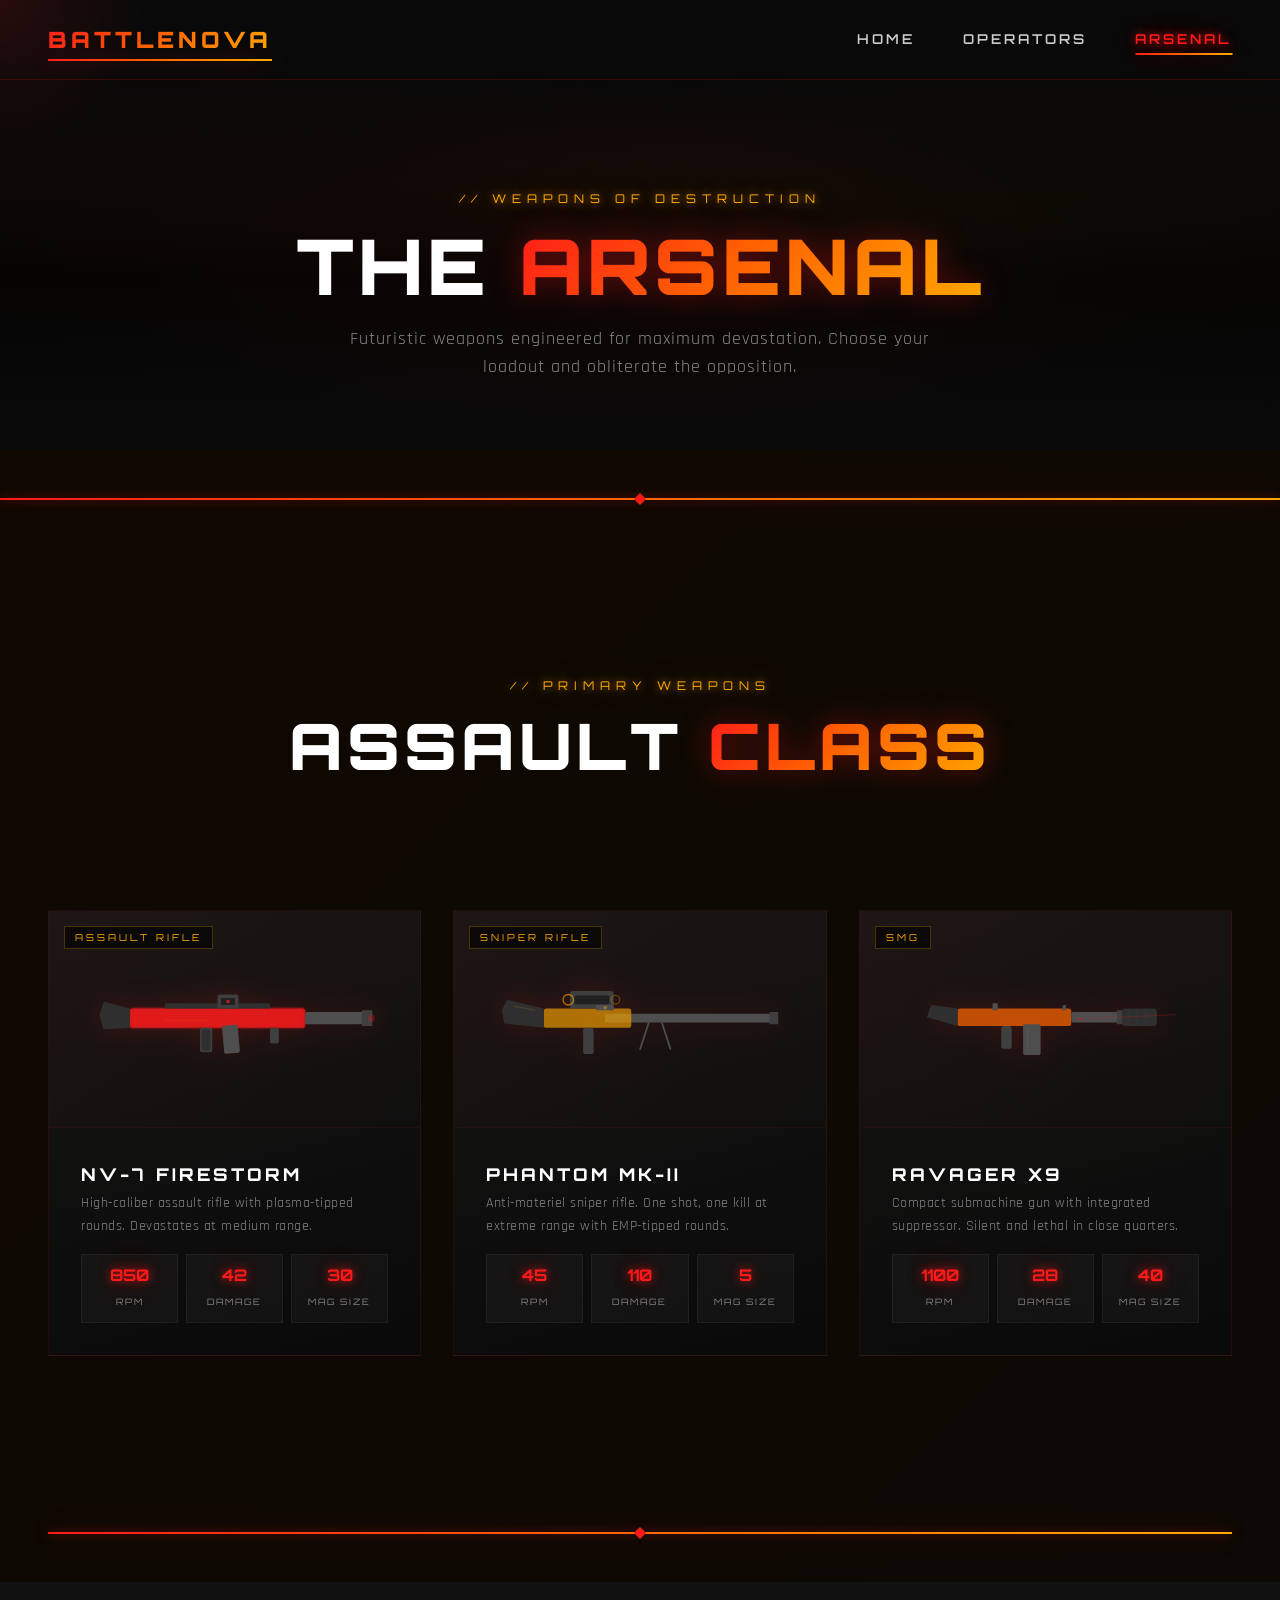
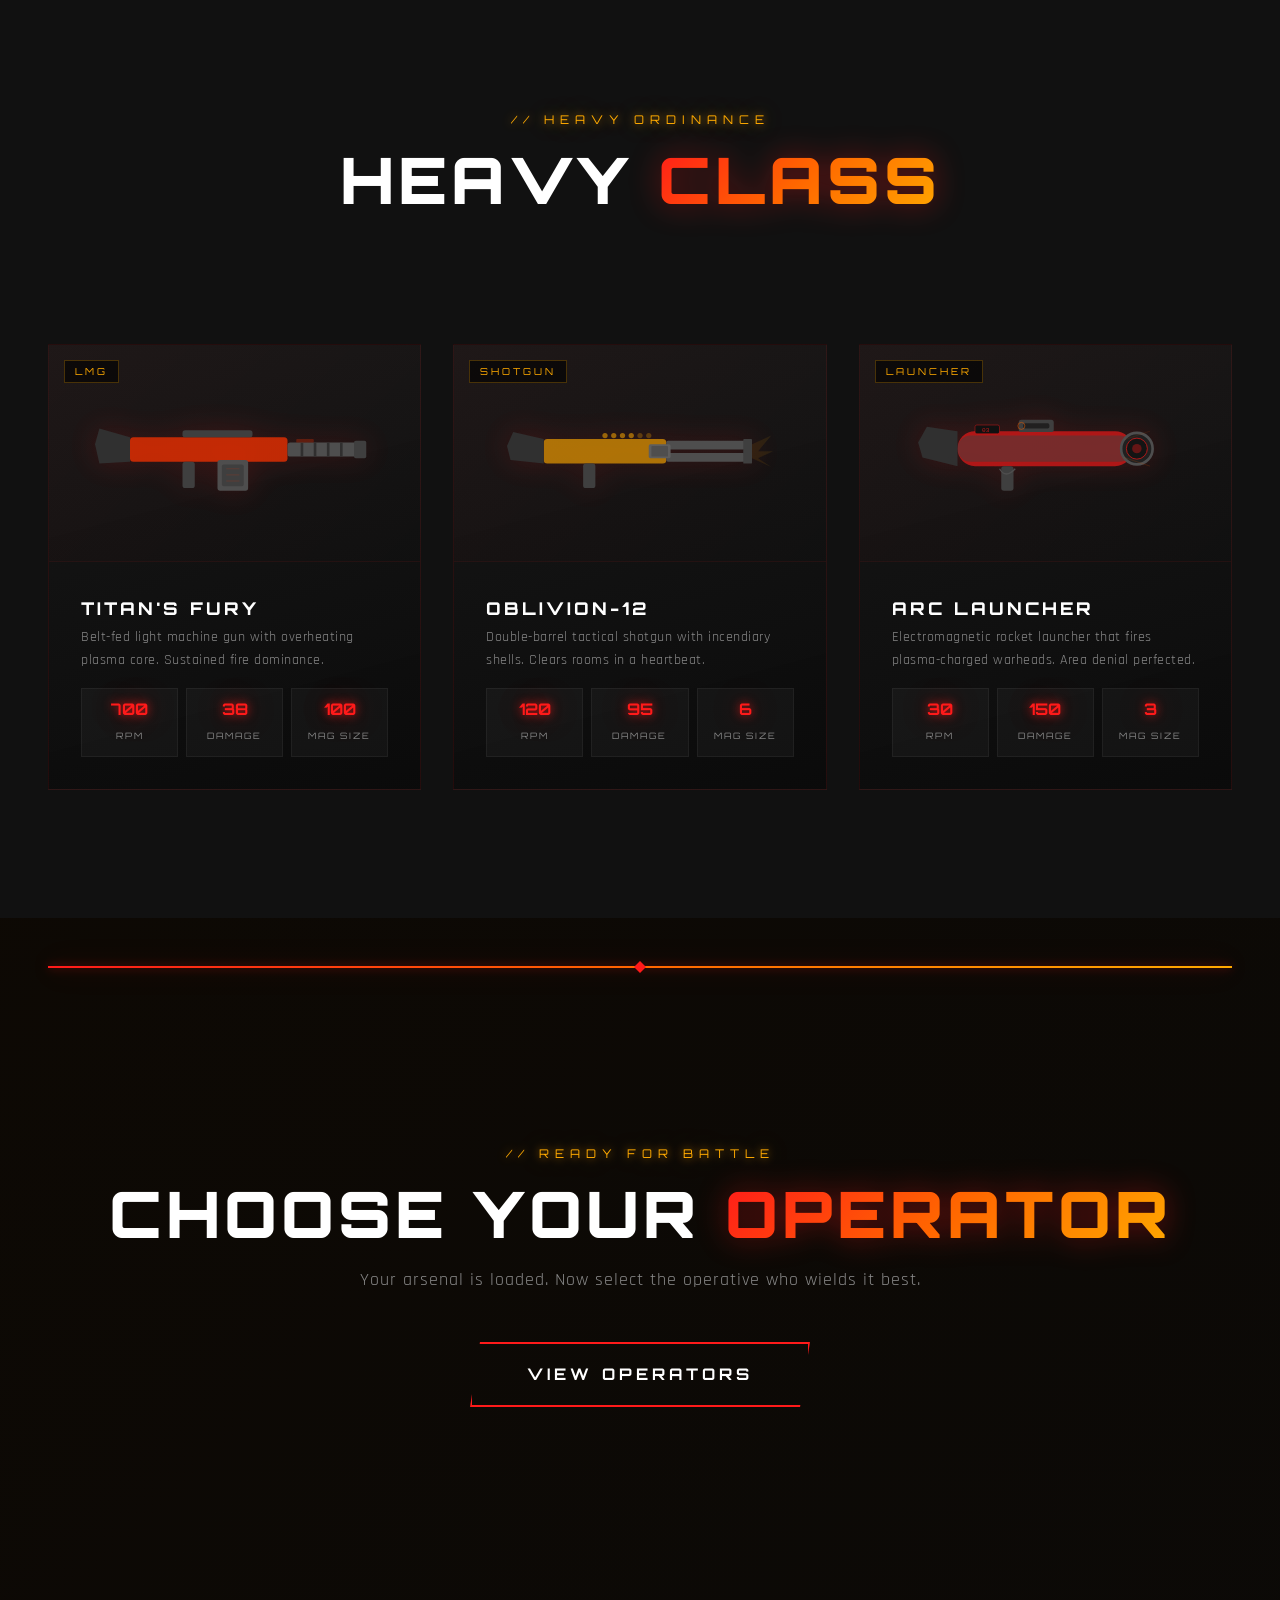
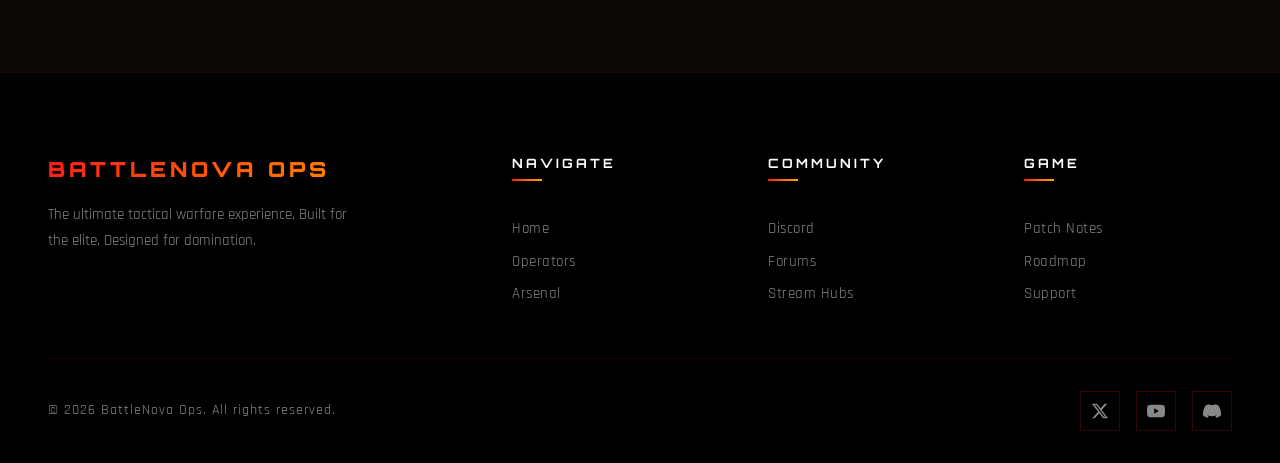
==== commit 6f775d74: "Add files via upload" ====
--- a/arsenal.html
+++ b/arsenal.html
@@ -511,6 +511,28 @@
     </footer>
 
     <script src="main.js"></script>
+
+    <!-- Landbot Chatbot -->
+    <script>
+        window.addEventListener('mouseover', initLandbot, { once: true });
+        window.addEventListener('touchstart', initLandbot, { once: true });
+        var myLandbot;
+        function initLandbot() {
+            if (!myLandbot) {
+                var s = document.createElement('script');
+                s.type = "module";
+                s.async = true;
+                s.addEventListener('load', function () {
+                    var myLandbot = new Landbot.Livechat({
+                        configUrl: 'https://storage.googleapis.com/landbot.online/v3/H-3420274-P9UWY4GQL9WHH8Y0/index.json',
+                    });
+                });
+                s.src = 'https://cdn.landbot.io/landbot-3/landbot-3.0.0.mjs';
+                var x = document.getElementsByTagName('script')[0];
+                x.parentNode.insertBefore(s, x);
+            }
+        }
+    </script>
 </body>
 
 </html>
